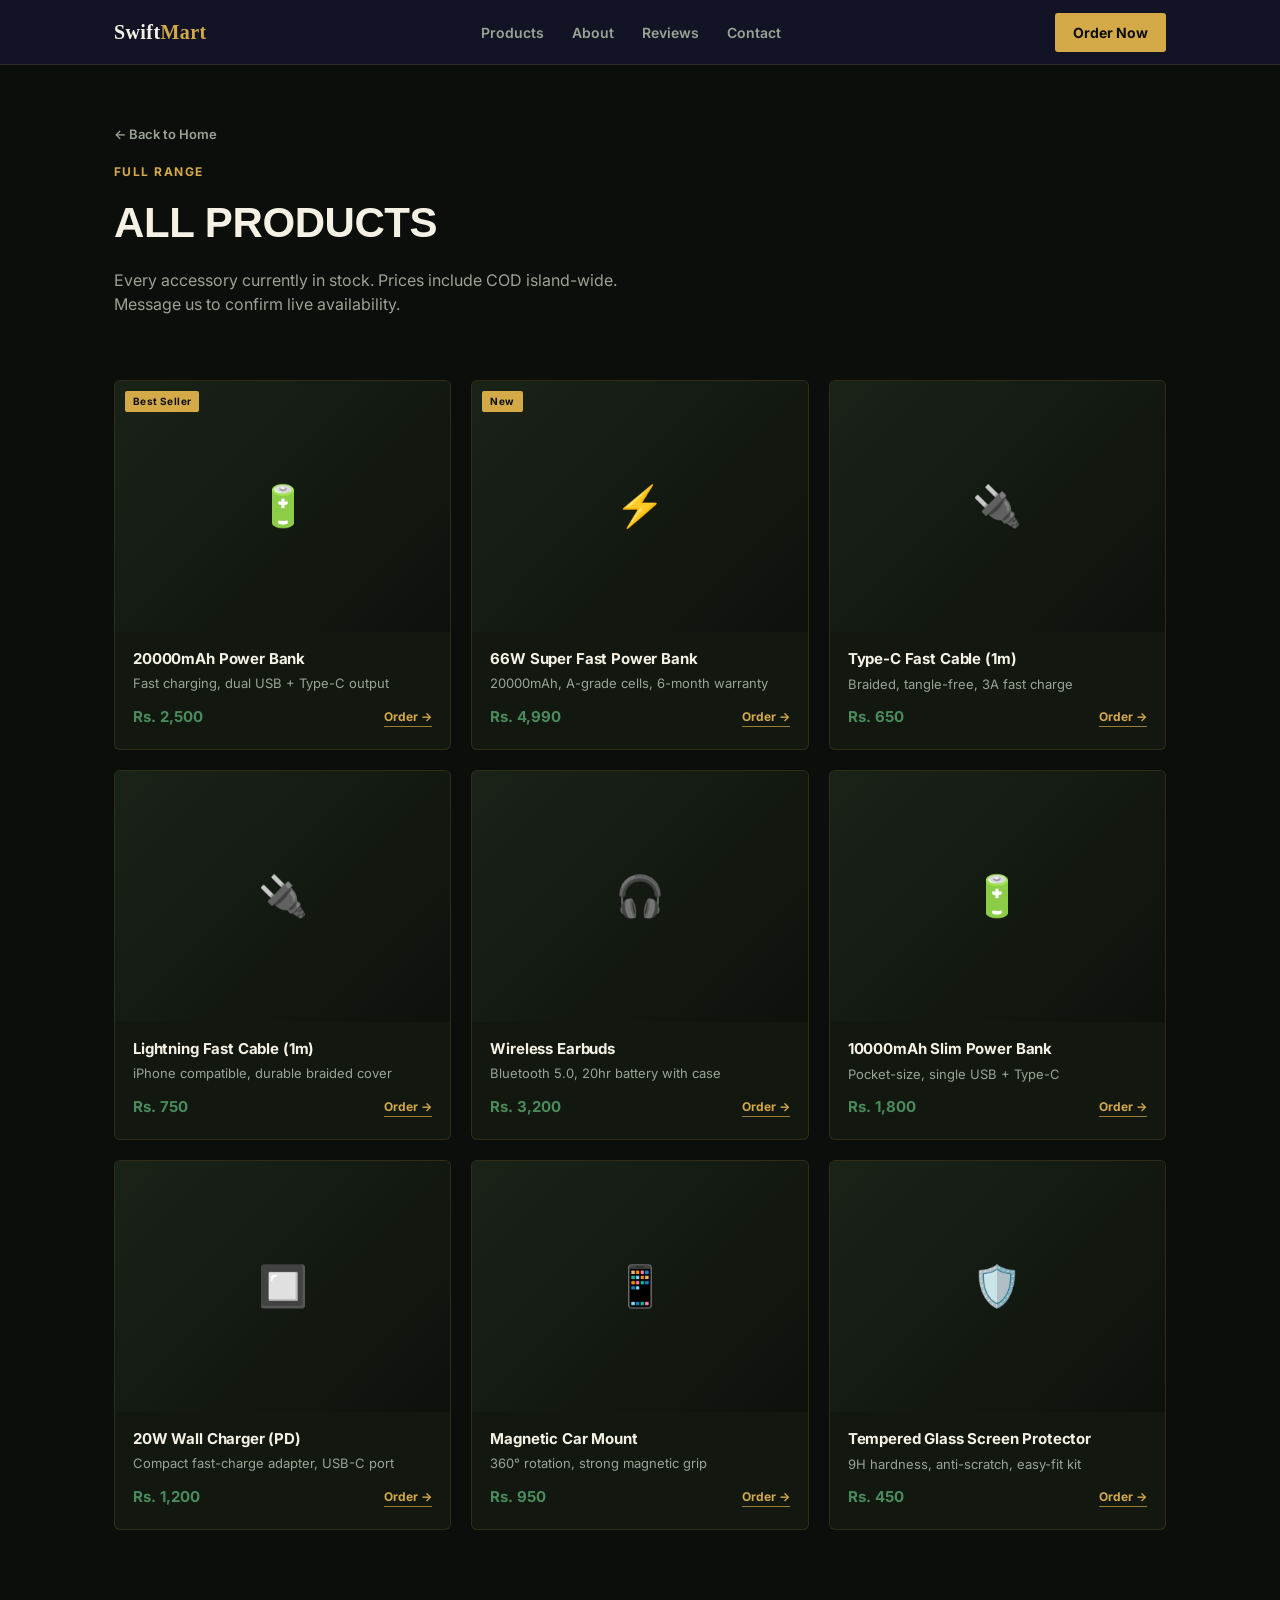
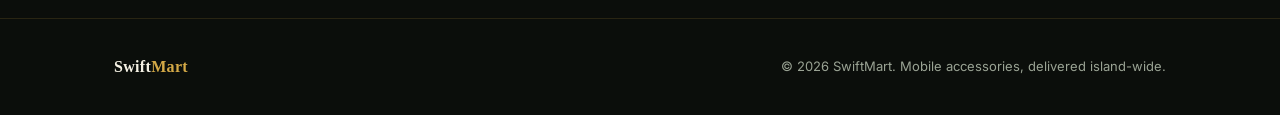
==== products.html @ 68ebdb7e "Add files via upload" ====
<!DOCTYPE html>
<html lang="en">
<head>
<meta charset="UTF-8">
<meta name="viewport" content="width=device-width, initial-scale=1.0">
<title>All Products — SwiftMart</title>
<meta name="description" content="Browse all SwiftMart mobile accessories — power banks, cables, earbuds and more.">
<link rel="preconnect" href="https://fonts.googleapis.com">
<link href="https://fonts.googleapis.com/css2?family=Archivo+Expanded:wght@700;800&family=Inter:wght@400;500;600;700&display=swap" rel="stylesheet">
<link rel="stylesheet" href="styles.css">
<style>
  .page-head{padding:56px 0 40px;}
  .products-grid.full{grid-template-columns:repeat(3,1fr);}
  @media(max-width:800px){ .products-grid.full{grid-template-columns:1fr 1fr;} }
  @media(max-width:520px){ .products-grid.full{grid-template-columns:1fr;} }
  .back-link{color:var(--slate); font-size:13px; font-weight:600; display:inline-flex; align-items:center; gap:6px; margin-bottom:18px;}
  .back-link:hover{color:var(--cream);}
</style>
</head>
<body>

<div id="chargebar"></div>

<nav>
  <div class="wrap">
    <div class="logo">Swift<span>Mart</span></div>
    <div class="navlinks">
      <a href="products.html">Products</a>
      <a href="index.html#about">About</a>
      <a href="index.html#reviews">Reviews</a>
      <a href="index.html#contact">Contact</a>
    </div>
    <a href="index.html#contact" class="nav-cta">Order Now</a>
  </div>
</nav>

<header class="page-head">
  <div class="wrap">
    <a href="index.html" class="back-link">← Back to Home</a>
    <div class="kicker">FULL RANGE</div>
    <h2 class="section-title" style="margin-bottom:14px;">All Products</h2>
    <p class="section-desc" style="margin-bottom:0;">Every accessory currently in stock. Prices include COD island-wide. Message us to confirm live availability.</p>
  </div>
</header>

<section class="section" style="padding-top:24px;">
  <div class="wrap">
    <div class="products-grid full">

      <div class="card">
        <div class="card-img">🔋<span class="card-tag">Best Seller</span></div>
        <div class="card-body">
          <h3>20000mAh Power Bank</h3>
          <p>Fast charging, dual USB + Type-C output</p>
          <div class="card-foot"><span class="price">Rs. 2,500</span><a href="index.html#contact" class="order-link">Order →</a></div>
        </div>
      </div>

      <div class="card">
        <div class="card-img">⚡<span class="card-tag">New</span></div>
        <div class="card-body">
          <h3>66W Super Fast Power Bank</h3>
          <p>20000mAh, A-grade cells, 6-month warranty</p>
          <div class="card-foot"><span class="price">Rs. 4,990</span><a href="index.html#contact" class="order-link">Order →</a></div>
        </div>
      </div>

      <div class="card">
        <div class="card-img">🔌</div>
        <div class="card-body">
          <h3>Type-C Fast Cable (1m)</h3>
          <p>Braided, tangle-free, 3A fast charge</p>
          <div class="card-foot"><span class="price">Rs. 650</span><a href="index.html#contact" class="order-link">Order →</a></div>
        </div>
      </div>

      <div class="card">
        <div class="card-img">🔌</div>
        <div class="card-body">
          <h3>Lightning Fast Cable (1m)</h3>
          <p>iPhone compatible, durable braided cover</p>
          <div class="card-foot"><span class="price">Rs. 750</span><a href="index.html#contact" class="order-link">Order →</a></div>
        </div>
      </div>

      <div class="card">
        <div class="card-img">🎧</div>
        <div class="card-body">
          <h3>Wireless Earbuds</h3>
          <p>Bluetooth 5.0, 20hr battery with case</p>
          <div class="card-foot"><span class="price">Rs. 3,200</span><a href="index.html#contact" class="order-link">Order →</a></div>
        </div>
      </div>

      <div class="card">
        <div class="card-img">🔋</div>
        <div class="card-body">
          <h3>10000mAh Slim Power Bank</h3>
          <p>Pocket-size, single USB + Type-C</p>
          <div class="card-foot"><span class="price">Rs. 1,800</span><a href="index.html#contact" class="order-link">Order →</a></div>
        </div>
      </div>

      <div class="card">
        <div class="card-img">🔲</div>
        <div class="card-body">
          <h3>20W Wall Charger (PD)</h3>
          <p>Compact fast-charge adapter, USB-C port</p>
          <div class="card-foot"><span class="price">Rs. 1,200</span><a href="index.html#contact" class="order-link">Order →</a></div>
        </div>
      </div>

      <div class="card">
        <div class="card-img">📱</div>
        <div class="card-body">
          <h3>Magnetic Car Mount</h3>
          <p>360° rotation, strong magnetic grip</p>
          <div class="card-foot"><span class="price">Rs. 950</span><a href="index.html#contact" class="order-link">Order →</a></div>
        </div>
      </div>

      <div class="card">
        <div class="card-img">🛡️</div>
        <div class="card-body">
          <h3>Tempered Glass Screen Protector</h3>
          <p>9H hardness, anti-scratch, easy-fit kit</p>
          <div class="card-foot"><span class="price">Rs. 450</span><a href="index.html#contact" class="order-link">Order →</a></div>
        </div>
      </div>

    </div>
  </div>
</section>

<footer>
  <div class="wrap" style="display:flex; align-items:center; justify-content:space-between; width:100%; flex-wrap:wrap; gap:12px;">
    <div class="logo" style="font-size:16px;">Swift<span>Mart</span></div>
    <p>© 2026 SwiftMart. Mobile accessories, delivered island-wide.</p>
  </div>
</footer>

<script>
  window.addEventListener('scroll', function(){
    var h = document.documentElement.scrollHeight - window.innerHeight;
    var pct = h > 0 ? (window.scrollY / h) * 100 : 0;
    document.getElementById('chargebar').style.width = pct + '%';
  });
</script>

</body>
</html>
---- styles.css ----
:root{
    --bg: #0B0E0B;
    --bg-alt: #121810;
    --copper: #D4A947;
    --copper-dim: #9C7C2E;
    --cream: #F5F1E4;
    --slate: #9AA394;
    --cyan: #4A8B5C;
    --line: rgba(212,169,71,0.15);
  }
  *{box-sizing:border-box; margin:0; padding:0;}
  html{scroll-behavior:smooth;}
  body{
    background:var(--bg);
    color:var(--cream);
    font-family:'Inter',sans-serif;
    line-height:1.5;
    overflow-x:hidden;
  }
  h1,h2,h3{
    font-family:'Archivo Expanded',sans-serif;
    letter-spacing:-0.01em;
    text-transform:uppercase;
  }
  a{color:inherit; text-decoration:none;}
  img{max-width:100%; display:block;}
  .wrap{max-width:1100px; margin:0 auto; padding:0 24px;}

  /* charge bar - signature element, fixed at top, fills on scroll */
  #chargebar{
    position:fixed; top:0; left:0; height:4px; width:0%;
    background:linear-gradient(90deg, var(--copper), var(--cyan));
    z-index:100; transition:width 0.1s linear;
  }

  /* nav */
  nav{
    position:sticky; top:0; z-index:50;
    background:rgba(20,22,43,0.88); backdrop-filter:blur(10px);
    border-bottom:1px solid var(--line);
  }
  nav .wrap{display:flex; align-items:center; justify-content:space-between; height:64px;}
  .logo{font-family:'Archivo Expanded'; font-weight:800; font-size:20px; letter-spacing:0.02em;}
  .logo span{color:var(--copper);}
  .navlinks{display:flex; gap:28px; font-size:14px; font-weight:600;}
  .navlinks a{color:var(--slate); transition:color 0.2s;}
  .navlinks a:hover{color:var(--cream);}
  .nav-cta{
    background:var(--copper); color:var(--bg); padding:9px 18px; border-radius:3px;
    font-weight:700; font-size:14px;
  }
  @media(max-width:640px){ .navlinks{display:none;} }

  /* hero */
  header.hero{
    padding:100px 0 80px; position:relative;
    background:
      radial-gradient(ellipse 600px 400px at 85% 20%, rgba(212,169,71,0.15), transparent),
      radial-gradient(ellipse 500px 350px at 10% 80%, rgba(74,139,92,0.15), transparent);
  }
  .eyebrow{
    display:flex; align-items:center; gap:8px;
    color:var(--copper); font-size:13px; font-weight:700; letter-spacing:0.08em; text-transform:uppercase;
    margin-bottom:20px;
  }
  .pulse-dot{
    width:8px; height:8px; border-radius:50%; background:var(--cyan);
    box-shadow:0 0 0 0 rgba(74,139,92,0.6);
    animation:pulse 2s infinite;
  }
  @keyframes pulse{
    0%{box-shadow:0 0 0 0 rgba(74,139,92,0.5);}
    70%{box-shadow:0 0 0 10px rgba(74,139,92,0);}
    100%{box-shadow:0 0 0 0 rgba(74,139,92,0);}
  }
  h1.headline{
    font-size:clamp(40px, 7vw, 76px); font-weight:800; line-height:0.98;
    max-width:900px;
  }
  h1.headline .accent{color:var(--copper);}
  .sub{
    color:var(--slate); font-size:18px; max-width:520px; margin:24px 0 36px;
  }
  .hero-actions{display:flex; gap:14px; flex-wrap:wrap;}
  .btn{
    padding:14px 26px; border-radius:3px; font-weight:700; font-size:15px;
    display:inline-flex; align-items:center; gap:8px; transition:transform 0.15s, background 0.15s;
  }
  .btn:hover{transform:translateY(-2px);}
  .btn-primary{background:var(--copper); color:var(--bg);}
  .btn-primary:hover{background:#f0a373;}
  .btn-outline{border:1px solid var(--line); color:var(--cream);}
  .btn-outline:hover{border-color:var(--cream);}

  /* battery indicator strip */
  .battery-strip{
    display:flex; align-items:center; gap:10px; margin-top:56px;
    padding:14px 18px; background:var(--bg-alt); border:1px solid var(--line);
    border-radius:4px; max-width:420px; font-size:13px; color:var(--slate);
  }
  .cells{display:flex; gap:3px;}
  .cell{width:5px; height:16px; background:var(--line); border-radius:1px;}
  .cell.on{background:var(--cyan);}

  /* section headers */
  .section{padding:88px 0;}
  .section-alt{background:var(--bg-alt);}
  .kicker{
    color:var(--copper); font-size:12px; font-weight:700; letter-spacing:0.12em; margin-bottom:10px;
  }
  h2.section-title{font-size:clamp(28px,4vw,42px); font-weight:800; margin-bottom:14px;}
  .section-desc{color:var(--slate); max-width:520px; font-size:16px; margin-bottom:48px;}

  /* about */
  .about-grid{display:grid; grid-template-columns:1.1fr 0.9fr; gap:56px; align-items:center;}
  @media(max-width:800px){ .about-grid{grid-template-columns:1fr;} }
  .about-stats{display:grid; grid-template-columns:1fr 1fr; gap:1px; background:var(--line); border-radius:6px; overflow:hidden; margin-top:8px;}
  .stat{background:var(--bg); padding:22px;}
  .stat b{display:block; font-family:'Archivo Expanded'; font-size:28px; color:var(--copper);}
  .stat span{color:var(--slate); font-size:13px;}

  /* products */
  .products-grid{display:grid; grid-template-columns:repeat(3,1fr); gap:20px;}
  @media(max-width:800px){ .products-grid{grid-template-columns:1fr 1fr;} }
  @media(max-width:520px){ .products-grid{grid-template-columns:1fr;} }
  .card{
    background:var(--bg-alt); border:1px solid var(--line); border-radius:6px; overflow:hidden;
    transition:border-color 0.2s, transform 0.2s;
  }
  .card:hover{border-color:var(--copper-dim); transform:translateY(-4px);}
  .card-img{
    aspect-ratio:4/3; background:linear-gradient(135deg,#1A2318,#0D110C);
    display:flex; align-items:center; justify-content:center; font-size:40px; color:var(--copper);
    position:relative;
  }
  .card-tag{
    position:absolute; top:10px; left:10px; background:var(--copper); color:var(--bg);
    font-size:10px; font-weight:700; padding:3px 8px; border-radius:2px; letter-spacing:0.04em;
  }
  .card-body{padding:16px 18px 20px;}
  .card-body h3{font-size:15px; font-weight:700; text-transform:none; font-family:'Inter'; margin-bottom:4px;}
  .card-body p{color:var(--slate); font-size:13px; margin-bottom:12px;}
  .card-foot{display:flex; align-items:center; justify-content:space-between;}
  .price{font-weight:700; color:var(--cyan); font-size:15px;}
  .order-link{font-size:12px; font-weight:700; color:var(--copper); border-bottom:1px solid var(--copper-dim);}

  /* testimonials */
  .testi-grid{display:grid; grid-template-columns:repeat(3,1fr); gap:20px;}
  @media(max-width:800px){ .testi-grid{grid-template-columns:1fr;} }
  .testi{background:var(--bg); border:1px solid var(--line); border-radius:6px; padding:24px;}
  .stars{color:var(--copper); font-size:13px; margin-bottom:12px; letter-spacing:2px;}
  .testi p{font-size:14px; color:var(--cream); margin-bottom:16px;}
  .testi-name{font-size:13px; color:var(--slate); font-weight:600;}

  /* contact */
  .contact-box{
    background:linear-gradient(135deg, var(--bg-alt), #16200F);
    border:1px solid var(--line); border-radius:10px; padding:56px 44px;
    display:grid; grid-template-columns:1.2fr 1fr; gap:40px; align-items:center;
  }
  @media(max-width:800px){ .contact-box{grid-template-columns:1fr; padding:36px 24px;} }
  .contact-methods{display:flex; flex-direction:column; gap:14px;}
  .contact-method{
    display:flex; align-items:center; gap:14px; background:var(--bg);
    border:1px solid var(--line); border-radius:6px; padding:16px 18px; transition:border-color 0.2s;
  }
  .contact-method:hover{border-color:var(--copper);}
  .contact-icon{
    width:38px; height:38px; border-radius:50%; background:var(--bg-alt);
    display:flex; align-items:center; justify-content:center; font-size:18px; flex-shrink:0;
  }
  .contact-method div b{display:block; font-size:14px;}
  .contact-method div span{font-size:12px; color:var(--slate);}

  footer{
    padding:36px 0; border-top:1px solid var(--line);
    display:flex; align-items:center; justify-content:space-between; flex-wrap:wrap; gap:12px;
  }
  footer p{color:var(--slate); font-size:13px;}

  @media (prefers-reduced-motion: reduce){
    *{animation:none !important; transition:none !important;}
  }
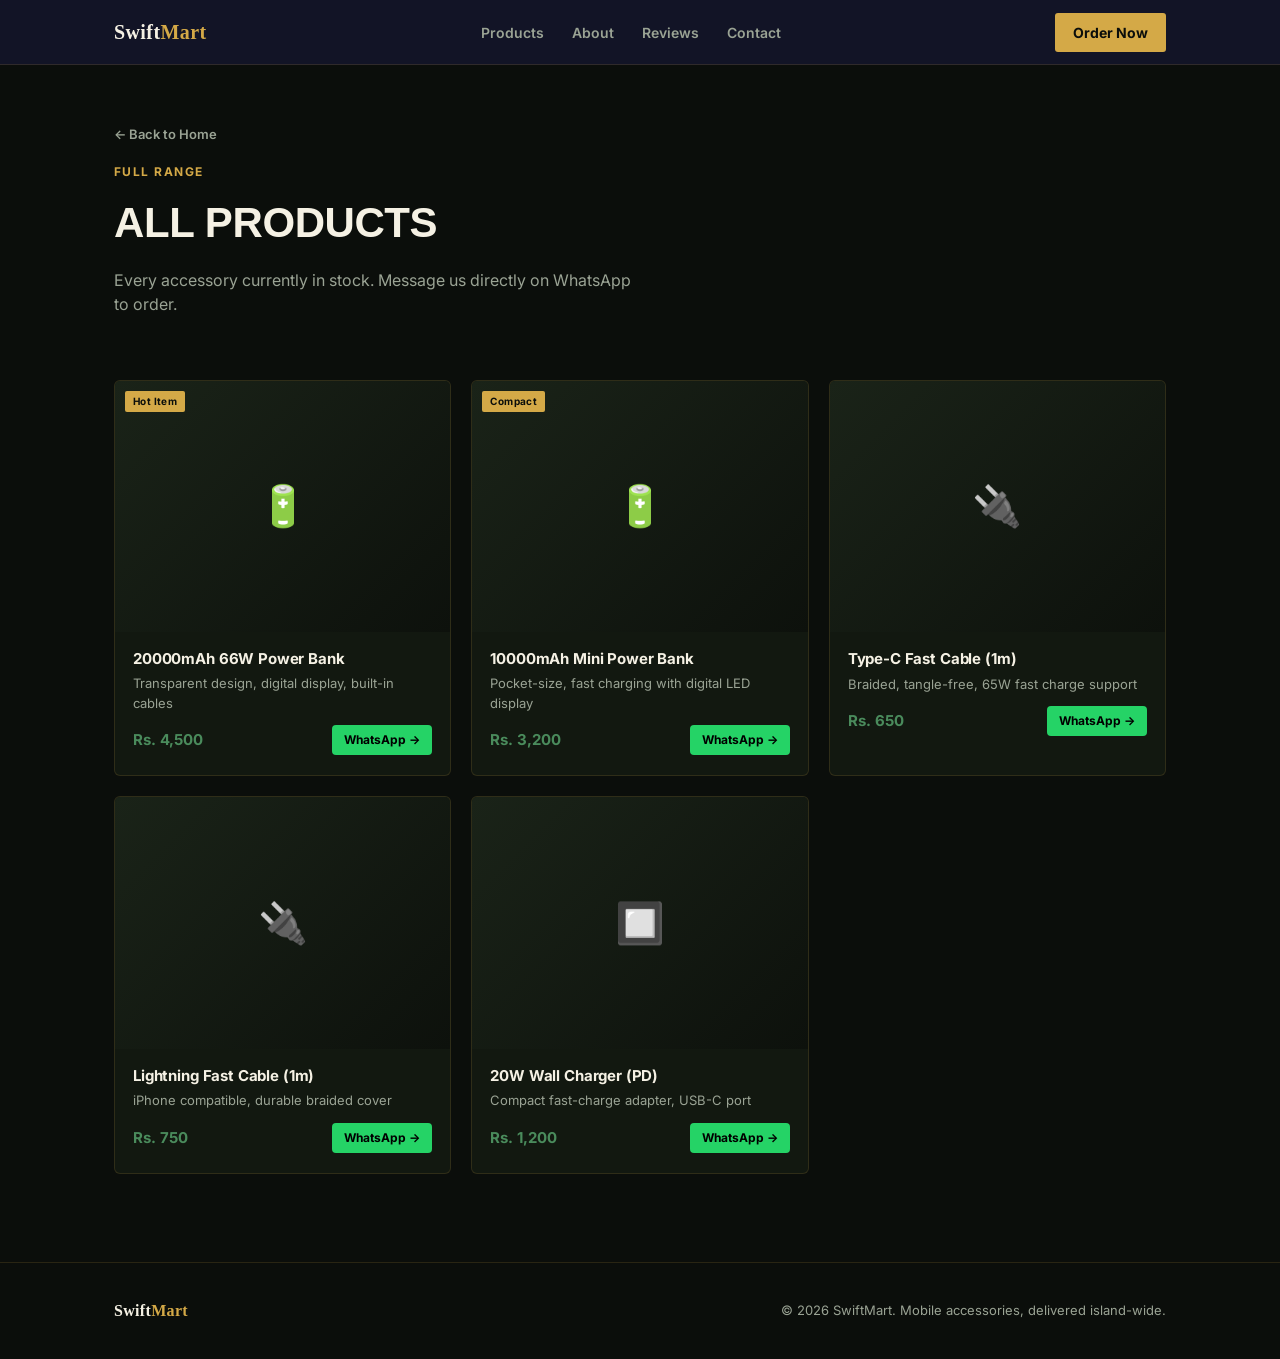
==== commit 6f3686f4: "Add files via upload" ====
--- a/products.html
+++ b/products.html
@@ -15,6 +15,16 @@
   @media(max-width:520px){ .products-grid.full{grid-template-columns:1fr;} }
   .back-link{color:var(--slate); font-size:13px; font-weight:600; display:inline-flex; align-items:center; gap:6px; margin-bottom:18px;}
   .back-link:hover{color:var(--cream);}
+  .order-link-btn {
+    background: #25D366;
+    color: #000 !important;
+    padding: 6px 12px;
+    border-radius: 4px;
+    font-weight: 700;
+    font-size: 12px;
+    border: none !important;
+  }
+  .order-link-btn:hover { background: #1eb956; }
 </style>
 </head>
 <body>
@@ -30,7 +40,7 @@
       <a href="index.html#reviews">Reviews</a>
       <a href="index.html#contact">Contact</a>
     </div>
-    <a href="index.html#contact" class="nav-cta">Order Now</a>
+    <a href="https://wa.me/94776465923" class="nav-cta" target="_blank">Order Now</a>
   </div>
 </nav>
 
@@ -39,7 +49,7 @@
     <a href="index.html" class="back-link">← Back to Home</a>
     <div class="kicker">FULL RANGE</div>
     <h2 class="section-title" style="margin-bottom:14px;">All Products</h2>
-    <p class="section-desc" style="margin-bottom:0;">Every accessory currently in stock. Prices include COD island-wide. Message us to confirm live availability.</p>
+    <p class="section-desc" style="margin-bottom:0;">Every accessory currently in stock. Message us directly on WhatsApp to order.</p>
   </div>
 </header>
 
@@ -47,84 +57,68 @@
   <div class="wrap">
     <div class="products-grid full">
 
+      <!-- Item 1 -->
       <div class="card">
-        <div class="card-img">🔋<span class="card-tag">Best Seller</span></div>
+        <div class="card-img">🔋<span class="card-tag">Hot Item</span></div>
         <div class="card-body">
-          <h3>20000mAh Power Bank</h3>
-          <p>Fast charging, dual USB + Type-C output</p>
-          <div class="card-foot"><span class="price">Rs. 2,500</span><a href="index.html#contact" class="order-link">Order →</a></div>
+          <h3>20000mAh 66W Power Bank</h3>
+          <p>Transparent design, digital display, built-in cables</p>
+          <div class="card-foot">
+            <span class="price">Rs. 4,500</span>
+            <a href="https://wa.me/94776465923?text=Hi%20SwiftMart,%20I%20want%20to%20order%2020000mAh%2066W%20Power%20Bank" target="_blank" class="order-link-btn">WhatsApp →</a>
+          </div>
         </div>
       </div>
 
+      <!-- Item 2 -->
       <div class="card">
-        <div class="card-img">⚡<span class="card-tag">New</span></div>
+        <div class="card-img">🔋<span class="card-tag">Compact</span></div>
         <div class="card-body">
-          <h3>66W Super Fast Power Bank</h3>
-          <p>20000mAh, A-grade cells, 6-month warranty</p>
-          <div class="card-foot"><span class="price">Rs. 4,990</span><a href="index.html#contact" class="order-link">Order →</a></div>
+          <h3>10000mAh Mini Power Bank</h3>
+          <p>Pocket-size, fast charging with digital LED display</p>
+          <div class="card-foot">
+            <span class="price">Rs. 3,200</span>
+            <a href="https://wa.me/94776465923?text=Hi%20SwiftMart,%20I%20want%20to%20order%2010000mAh%20Mini%20Power%20Bank" target="_blank" class="order-link-btn">WhatsApp →</a>
+          </div>
         </div>
       </div>
 
+      <!-- Item 3 -->
       <div class="card">
         <div class="card-img">🔌</div>
         <div class="card-body">
           <h3>Type-C Fast Cable (1m)</h3>
-          <p>Braided, tangle-free, 3A fast charge</p>
-          <div class="card-foot"><span class="price">Rs. 650</span><a href="index.html#contact" class="order-link">Order →</a></div>
+          <p>Braided, tangle-free, 65W fast charge support</p>
+          <div class="card-foot">
+            <span class="price">Rs. 650</span>
+            <a href="https://wa.me/94776465923?text=Hi%20SwiftMart,%20I%20want%20to%20order%20Type-C%20Fast%20Cable" target="_blank" class="order-link-btn">WhatsApp →</a>
+          </div>
         </div>
       </div>
 
+      <!-- Item 4 -->
       <div class="card">
         <div class="card-img">🔌</div>
         <div class="card-body">
           <h3>Lightning Fast Cable (1m)</h3>
           <p>iPhone compatible, durable braided cover</p>
-          <div class="card-foot"><span class="price">Rs. 750</span><a href="index.html#contact" class="order-link">Order →</a></div>
+          <div class="card-foot">
+            <span class="price">Rs. 750</span>
+            <a href="https://wa.me/94776465923?text=Hi%20SwiftMart,%20I%20want%20to%20order%20Lightning%20Fast%20Cable" target="_blank" class="order-link-btn">WhatsApp →</a>
+          </div>
         </div>
       </div>
 
-      <div class="card">
-        <div class="card-img">🎧</div>
-        <div class="card-body">
-          <h3>Wireless Earbuds</h3>
-          <p>Bluetooth 5.0, 20hr battery with case</p>
-          <div class="card-foot"><span class="price">Rs. 3,200</span><a href="index.html#contact" class="order-link">Order →</a></div>
-        </div>
-      </div>
-
-      <div class="card">
-        <div class="card-img">🔋</div>
-        <div class="card-body">
-          <h3>10000mAh Slim Power Bank</h3>
-          <p>Pocket-size, single USB + Type-C</p>
-          <div class="card-foot"><span class="price">Rs. 1,800</span><a href="index.html#contact" class="order-link">Order →</a></div>
-        </div>
-      </div>
-
+      <!-- Item 5 -->
       <div class="card">
         <div class="card-img">🔲</div>
         <div class="card-body">
           <h3>20W Wall Charger (PD)</h3>
           <p>Compact fast-charge adapter, USB-C port</p>
-          <div class="card-foot"><span class="price">Rs. 1,200</span><a href="index.html#contact" class="order-link">Order →</a></div>
-        </div>
-      </div>
-
-      <div class="card">
-        <div class="card-img">📱</div>
-        <div class="card-body">
-          <h3>Magnetic Car Mount</h3>
-          <p>360° rotation, strong magnetic grip</p>
-          <div class="card-foot"><span class="price">Rs. 950</span><a href="index.html#contact" class="order-link">Order →</a></div>
-        </div>
-      </div>
-
-      <div class="card">
-        <div class="card-img">🛡️</div>
-        <div class="card-body">
-          <h3>Tempered Glass Screen Protector</h3>
-          <p>9H hardness, anti-scratch, easy-fit kit</p>
-          <div class="card-foot"><span class="price">Rs. 450</span><a href="index.html#contact" class="order-link">Order →</a></div>
+          <div class="card-foot">
+            <span class="price">Rs. 1,200</span>
+            <a href="https://wa.me/94776465923?text=Hi%20SwiftMart,%20I%20want%20to%20order%2020W%20Wall%20Charger" target="_blank" class="order-link-btn">WhatsApp →</a>
+          </div>
         </div>
       </div>
 
@@ -148,4 +142,4 @@
 </script>
 
 </body>
-</html>
+</html>
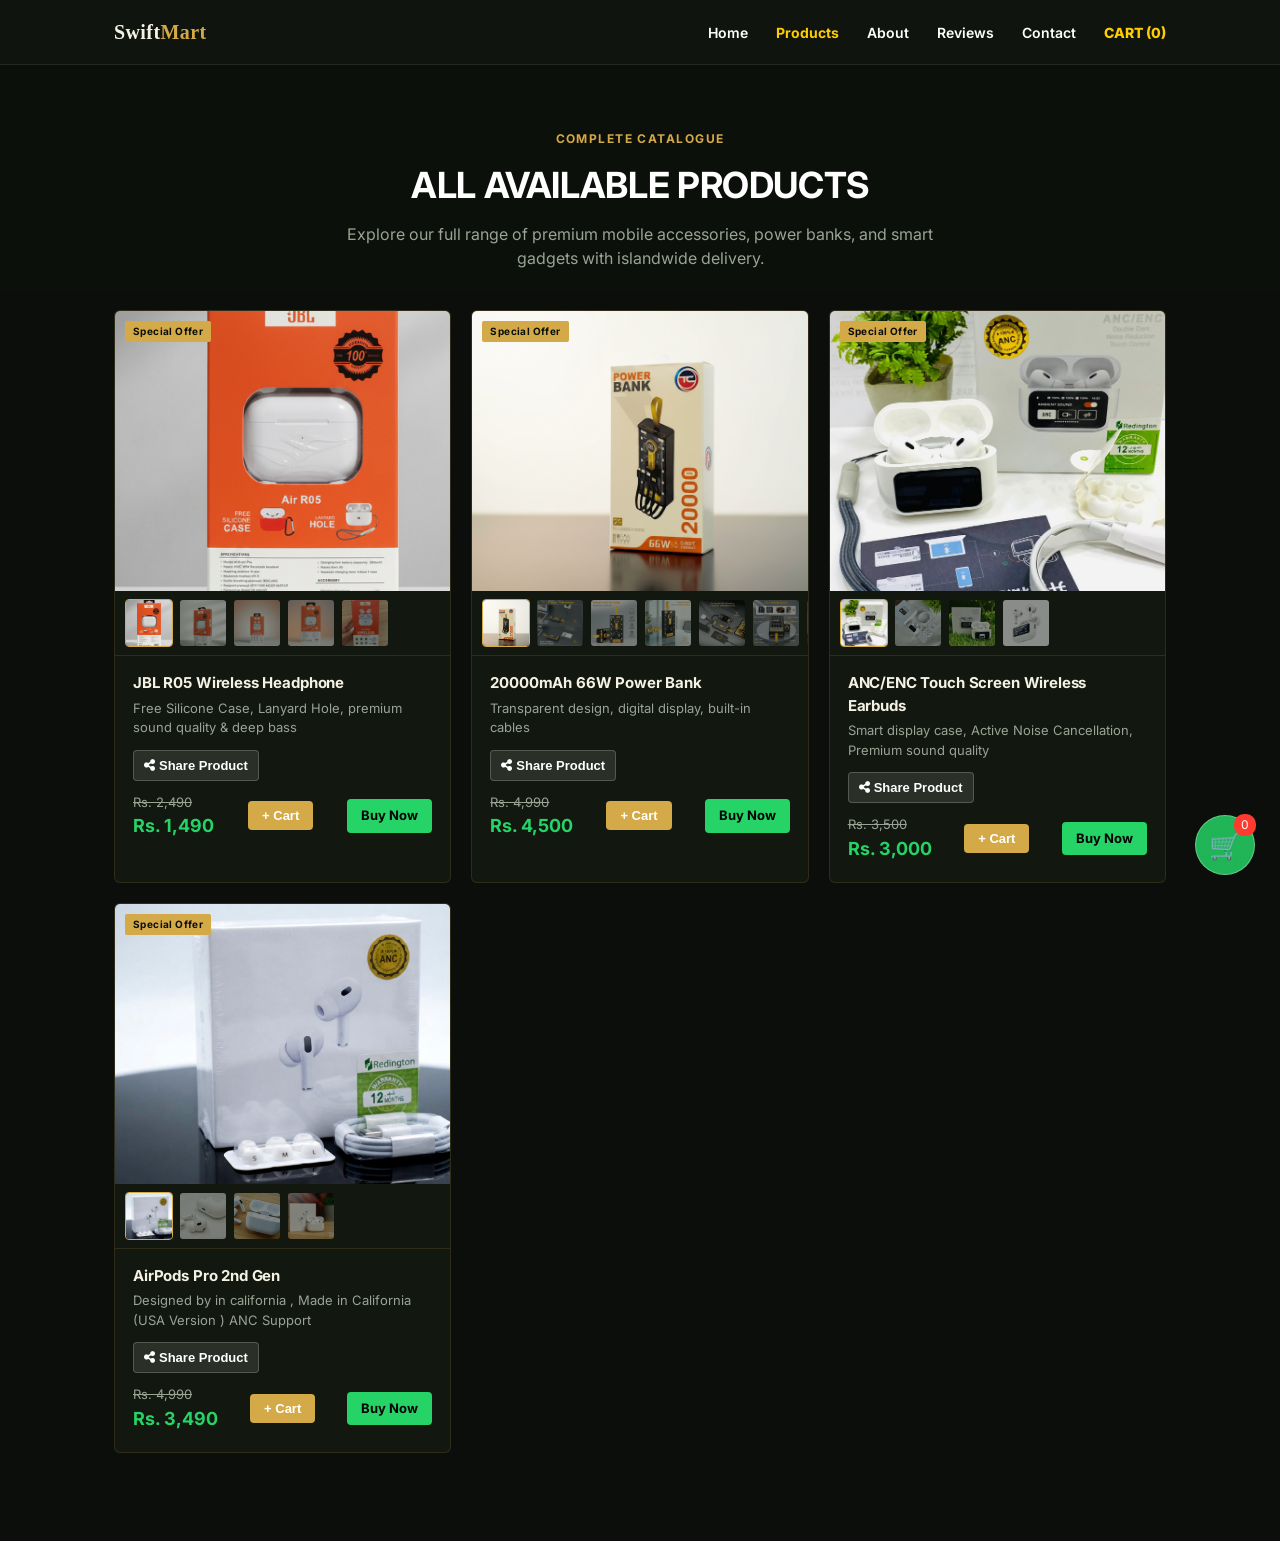
==== commit 3e1a5077: "Update products.html" ====
--- a/products.html
+++ b/products.html
@@ -3,143 +3,422 @@
 <head>
 <meta charset="UTF-8">
 <meta name="viewport" content="width=device-width, initial-scale=1.0">
-<title>All Products — SwiftMart</title>
-<meta name="description" content="Browse all SwiftMart mobile accessories — power banks, cables, earbuds and more.">
+<title>All Products | SwiftMart - Mobile Accessories & Smart Gadgets</title>
+<meta name="description" content="Browse all mobile accessories, power banks, wireless earbuds, and smart gadgets at SwiftMart Sri Lanka.">
 <link rel="preconnect" href="https://fonts.googleapis.com">
 <link href="https://fonts.googleapis.com/css2?family=Archivo+Expanded:wght@700;800&family=Inter:wght@400;500;600;700&display=swap" rel="stylesheet">
 <link rel="stylesheet" href="styles.css">
+<link rel="stylesheet" href="https://cdnjs.cloudflare.com/ajax/libs/font-awesome/6.4.0/css/all.min.css">
 <style>
-  .page-head{padding:56px 0 40px;}
-  .products-grid.full{grid-template-columns:repeat(3,1fr);}
-  @media(max-width:800px){ .products-grid.full{grid-template-columns:1fr 1fr;} }
-  @media(max-width:520px){ .products-grid.full{grid-template-columns:1fr;} }
-  .back-link{color:var(--slate); font-size:13px; font-weight:600; display:inline-flex; align-items:center; gap:6px; margin-bottom:18px;}
-  .back-link:hover{color:var(--cream);}
+  html { scroll-behavior: smooth; scroll-padding-top: 80px; }
+  nav {
+    position: fixed; top: 0; left: 0; width: 100%; z-index: 100;
+    background: rgba(18, 24, 16, 0.75) !important;
+    backdrop-filter: blur(16px) saturate(180%);
+    -webkit-backdrop-filter: blur(16px) saturate(180%);
+    border-bottom: 1px solid rgba(255, 255, 255, 0.08);
+  }
+  body { padding-top: 70px; }
+  .logo-link { text-decoration: none; cursor: pointer; }
+  .navlinks a { color: #fff; transition: color 0.2s; }
+  .navlinks a:hover { color: #ffcc00 !important; }
+  .navlinks a.cart-nav-link {
+    text-transform: uppercase; font-weight: 800; color: #ffcc00 !important;
+  }
+  
   .order-link-btn {
-    background: #25D366;
-    color: #000 !important;
-    padding: 6px 12px;
-    border-radius: 4px;
-    font-weight: 700;
-    font-size: 12px;
-    border: none !important;
-  }
-  .order-link-btn:hover { background: #1eb956; }
+    background: #25D366; color: #000 !important; padding: 7px 14px;
+    border-radius: 4px; font-weight: 700; font-size: 13px; border: none !important;
+    text-decoration: none; display: inline-flex; align-items: center; gap: 4px; cursor: pointer;
+  }
+  .add-cart-btn {
+    background: var(--copper); color: #fff; padding: 7px 14px;
+    border-radius: 4px; font-weight: 700; font-size: 13px; border: none; cursor: pointer;
+  }
+  .share-product-btn {
+    background: rgba(255, 255, 255, 0.1); color: #fff; padding: 7px 10px;
+    border-radius: 4px; font-weight: 700; font-size: 13px; border: 1px solid rgba(255, 255, 255, 0.2);
+    cursor: pointer; display: inline-flex; align-items: center; gap: 4px;
+  }
+
+  /* Share Modal */
+  .share-modal-backdrop {
+    display: none; position: fixed; z-index: 2000; top: 0; left: 0; width: 100%; height: 100%;
+    background: rgba(0, 0, 0, 0.6); backdrop-filter: blur(5px);
+    align-items: center; justify-content: center;
+  }
+  .share-modal-backdrop.active { display: flex; }
+  .share-modal-box {
+    background: rgba(18, 24, 16, 0.30); backdrop-filter: blur(20px) saturate(180%);
+    -webkit-backdrop-filter: blur(20px) saturate(180%);
+    border: 1px solid rgba(255, 255, 255, 0.2); border-radius: 16px; padding: 25px;
+    width: 90%; max-width: 360px; box-shadow: 0 20px 40px rgba(0,0,0,0.5); text-align: center; color: #fff;
+  }
+  .share-options-grid { display: flex; justify-content: center; gap: 15px; margin: 20px 0; }
+  .share-option-icon {
+    width: 45px; height: 45px; border-radius: 50%; display: flex; align-items: center;
+    justify-content: center; font-size: 18px; color: #fff; text-decoration: none;
+  }
+  .share-whatsapp { background: #25D366; color: #000 !important; }
+  .share-facebook { background: #1877F2; }
+  .share-copy { background: rgba(255, 255, 255, 0.2); border: 1px solid rgba(255,255,255,0.4); }
+  .share-close-btn {
+    background: rgba(255,255,255,0.1); border: none; color: #fff; padding: 8px 20px;
+    border-radius: 6px; cursor: pointer; font-weight: 600; font-size: 13px;
+  }
+
+  /* Gallery & Thumbs */
+  .card-img { position: relative; height: 280px; background: #111; overflow: hidden; cursor: pointer; }
+  .card-img img.main-img { width: 100%; height: 100%; object-fit: cover; display: block; }
+  .thumb-bar {
+    display: flex; gap: 6px; padding: 8px 10px; background: #121810;
+    border-bottom: 1px solid var(--line); overflow-x: auto; scrollbar-width: thin;
+  }
+  .thumb-bar img {
+    width: 48px; height: 48px; object-fit: cover; border-radius: 4px; cursor: pointer; opacity: 0.5; border: 1px solid transparent; flex-shrink: 0;
+  }
+  .thumb-bar img:hover, .thumb-bar img.active { opacity: 1; border-color: var(--copper); }
+
+  /* Lightbox */
+  .lightbox {
+    display: none; position: fixed; z-index: 1000; top: 0; left: 0; width: 100%; height: 100%;
+    background: rgba(0, 0, 0, 0.9); backdrop-filter: blur(10px); align-items: center; justify-content: center;
+  }
+  .lightbox.active { display: flex; }
+  .lightbox-content { max-width: 90%; max-height: 80vh; border-radius: 8px; }
+  .lightbox-close { position: absolute; top: 20px; right: 25px; color: #fff; font-size: 35px; cursor: pointer; z-index: 1002; }
+  .lightbox-nav {
+    position: absolute; top: 50%; transform: translateY(-50%); background: rgba(255,255,255,0.1);
+    color: white; border: none; padding: 16px; cursor: pointer; font-size: 24px; border-radius: 50%; z-index: 1002;
+  }
+  .lightbox-prev { left: 20px; } .lightbox-next { right: 20px; }
+
+  /* Cart Drawer */
+  .cart-float-btn {
+    position: fixed; bottom: 25px; right: 25px; background: rgba(37, 211, 102, 0.85); color: #000;
+    width: 60px; height: 60px; border-radius: 50%; display: flex; align-items: center; justify-content: center;
+    font-size: 26px; backdrop-filter: blur(12px); border: 1px solid rgba(255, 255, 255, 0.3); cursor: pointer; z-index: 99;
+  }
+  .cart-badge { position: absolute; top: -2px; right: -2px; background: #ff3b30; color: white; font-size: 12px; padding: 2px 7px; border-radius: 10px; }
+  .cart-drawer {
+    position: fixed; top: 0; right: -420px; width: 380px; height: 100%;
+    background: rgba(18, 24, 16, 0.85); backdrop-filter: blur(20px); border-left: 1px solid rgba(255, 255, 255, 0.12);
+    z-index: 1001; transition: right 0.35s cubic-bezier(0.1, 1, 0.1, 1); display: flex; flex-direction: column;
+  }
+  .cart-drawer.open { right: 0; }
+  .cart-header { padding: 22px; background: rgba(255,255,255,0.04); display: flex; justify-content: space-between; align-items: center; border-bottom: 1px solid rgba(255,255,255,0.08); }
+  .cart-header h3 { color: #fff; font-size: 18px; margin: 0; }
+  .cart-close-x { background: none; border: none; color: #fff; font-size: 24px; cursor: pointer; }
+  .cart-body { padding: 20px; flex: 1; overflow-y: auto; }
+  .cart-item { display: flex; justify-content: space-between; align-items: center; margin-bottom: 15px; padding-bottom: 15px; border-bottom: 1px solid rgba(255,255,255,0.06); }
+  .cart-item-info h4 { color: #fff; font-size: 14px; margin: 0 0 5px 0; }
+  .cart-item-info p { color: #25D366; font-size: 13px; margin: 0; font-weight: 650; }
+  .cart-item-controls { display: flex; align-items: center; gap: 8px; }
+  .cart-item-controls button { background: rgba(255,255,255,0.1); color: #fff; border: none; width: 24px; height: 24px; border-radius: 4px; cursor: pointer; }
+  .cart-footer { padding: 20px; border-top: 1px solid rgba(255,255,255,0.08); background: rgba(0,0,0,0.25); }
+  .cart-total-row { display: flex; justify-content: space-between; color: #fff; font-size: 16px; font-weight: bold; margin-bottom: 15px; }
+  .cart-checkout-btn { width: 100%; padding: 13px; background: #25D366; color: #000; font-weight: bold; border: none; border-radius: 6px; cursor: pointer; font-size: 15px; }
 </style>
 </head>
 <body>
 
-<div id="chargebar"></div>
-
 <nav>
   <div class="wrap">
-    <div class="logo">Swift<span>Mart</span></div>
+    <a href="index.html" class="logo-link"><div class="logo">Swift<span>Mart</span></div></a>
     <div class="navlinks">
-      <a href="products.html">Products</a>
+      <a href="index.html">Home</a>
+      <a href="products.html" style="color: #ffcc00; font-weight: 700;">Products</a>
       <a href="index.html#about">About</a>
       <a href="index.html#reviews">Reviews</a>
       <a href="index.html#contact">Contact</a>
+      <a href="javascript:void(0)" onclick="toggleCart()" class="cart-nav-link">CART (<span id="cart-count-nav">0</span>)</a>
     </div>
-    <a href="https://wa.me/94776465923" class="nav-cta" target="_blank">Order Now</a>
   </div>
 </nav>
 
-<header class="page-head">
+<div class="cart-float-btn" onclick="toggleCart()" title="Open Cart">
+  🛒
+  <span class="cart-badge" id="cart-badge-float">0</span>
+</div>
+
+<div class="cart-drawer" id="cartDrawer">
+  <div class="cart-header">
+    <h3>Your Shopping Cart</h3>
+    <button class="cart-close-x" onclick="toggleCart()">×</button>
+  </div>
+  <div class="cart-body" id="cartItemsContainer">
+    <p style="color: var(--slate); text-align: center; margin-top: 40px;">Your cart is empty.</p>
+  </div>
+  <div class="cart-footer">
+    <div class="cart-total-row">
+      <span>Total:</span>
+      <span id="cartTotalPrice">Rs. 0</span>
+    </div>
+    <button class="cart-checkout-btn" onclick="sendCartToWhatsApp()">📲 Send Order via WhatsApp</button>
+  </div>
+</div>
+
+<header style="padding: 60px 0 20px 0; background: #0c100a; text-align: center;">
   <div class="wrap">
-    <a href="index.html" class="back-link">← Back to Home</a>
-    <div class="kicker">FULL RANGE</div>
-    <h2 class="section-title" style="margin-bottom:14px;">All Products</h2>
-    <p class="section-desc" style="margin-bottom:0;">Every accessory currently in stock. Message us directly on WhatsApp to order.</p>
+    <div class="kicker">COMPLETE CATALOGUE</div>
+    <h1 style="color: #fff; font-size: 36px; font-family: var(--font-head);">All Available Products</h1>
+    <p style="color: var(--slate); max-width: 600px; margin: 10px auto 0 auto;">Explore our full range of premium mobile accessories, power banks, and smart gadgets with islandwide delivery.</p>
   </div>
 </header>
 
-<section class="section" style="padding-top:24px;">
+<section class="section" style="padding-top: 20px;">
   <div class="wrap">
-    <div class="products-grid full">
-
-      <!-- Item 1 -->
+    <div class="products-grid">
+
+      <!-- Item 1: JBL R05 -->
       <div class="card">
-        <div class="card-img">🔋<span class="card-tag">Hot Item</span></div>
+        <div class="card-img" onclick="openLightboxFromContainer('main-jbl', jblImages, currentJblIndex)">
+          <img id="main-jbl" class="main-img" src="images/JBL R05 01.jpg" alt="JBL R05 Wireless Headphone">
+          <span class="card-tag">Special Offer</span>
+        </div>
+        <div class="thumb-bar" id="jbl-thumbs">
+          <img src="images/JBL R05 01.jpg" class="active" onclick="changeImage('main-jbl', this.src, this, 0, 'jbl')">
+          <img src="images/JBL R05 02.jpg" onclick="changeImage('main-jbl', this.src, this, 1, 'jbl')">
+          <img src="images/JBL R05 03.jpg" onclick="changeImage('main-jbl', this.src, this, 2, 'jbl')">
+          <img src="images/JBL R05 04.jpg" onclick="changeImage('main-jbl', this.src, this, 3, 'jbl')">
+          <img src="images/JBL R05 05.jpg" onclick="changeImage('main-jbl', this.src, this, 4, 'jbl')">
+        </div>
+        <div class="card-body">
+          <h3>JBL R05 Wireless Headphone</h3>
+          <p>Free Silicone Case, Lanyard Hole, premium sound quality & deep bass</p>
+          <div style="margin: 10px 0 12px 0;">
+            <button onclick="openShareModal('JBL R05 Wireless Headphone', window.location.href)" class="share-product-btn"><i class="fas fa-share-alt"></i> Share Product</button>
+          </div>
+          <div class="card-foot">
+            <div class="price-box">
+              <span style="text-decoration: line-through; color: var(--slate); font-size: 13px; display: block;">Rs. 2,490</span>
+              <span class="price" style="color: #25D366; font-size: 18px;">Rs. 1,490</span>
+            </div>
+            <button onclick="addToCart('JBL R05 Wireless Headphone', 1490)" class="add-cart-btn">+ Cart</button>
+            <a href="https://wa.me/94776465923?text=Hi%20SwiftMart,%20I%20want%20to%20order%20JBL%20R05%20Wireless%20Headphone%20at%20Special%20Offer%20Rs.%201490" target="_blank" class="order-link-btn">Buy Now</a>
+          </div>
+        </div>
+      </div>
+
+      <!-- Item 2: Power Bank -->
+      <div class="card">
+        <div class="card-img" onclick="openLightboxFromContainer('main-pb1', pbImages, currentImageIndex)">
+          <img id="main-pb1" class="main-img" src="images/powerbank1.jpg" alt="20000mAh Power Bank">
+          <span class="card-tag">Special Offer</span>
+        </div>
+        <div class="thumb-bar" id="pb1-thumbs">
+          <img src="images/powerbank1.jpg" class="active" onclick="changeImage('main-pb1', this.src, this, 0, 'pb1')">
+          <img src="images/powerbank2.jpg" onclick="changeImage('main-pb1', this.src, this, 1, 'pb1')">
+          <img src="images/powerbank3.jpg" onclick="changeImage('main-pb1', this.src, this, 2, 'pb1')">
+          <img src="images/powerbank4.jpg" onclick="changeImage('main-pb1', this.src, this, 3, 'pb1')">
+          <img src="images/powerbank5.jpg" onclick="changeImage('main-pb1', this.src, this, 4, 'pb1')">
+          <img src="images/powerbank6.jpg" onclick="changeImage('main-pb1', this.src, this, 5, 'pb1')">
+          <img src="images/powerbank7.jpg" onclick="changeImage('main-pb1', this.src, this, 6, 'pb1')">
+          <img src="images/powerbank8.jpg" onclick="changeImage('main-pb1', this.src, this, 7, 'pb1')">
+          <img src="images/powerbank9.jpg" onclick="changeImage('main-pb1', this.src, this, 8, 'pb1')">
+        </div>
         <div class="card-body">
           <h3>20000mAh 66W Power Bank</h3>
           <p>Transparent design, digital display, built-in cables</p>
+          <div style="margin: 10px 0 12px 0;">
+            <button onclick="openShareModal('20000mAh 66W Power Bank', window.location.href)" class="share-product-btn"><i class="fas fa-share-alt"></i> Share Product</button>
+          </div>
           <div class="card-foot">
-            <span class="price">Rs. 4,500</span>
-            <a href="https://wa.me/94776465923?text=Hi%20SwiftMart,%20I%20want%20to%20order%2020000mAh%2066W%20Power%20Bank" target="_blank" class="order-link-btn">WhatsApp →</a>
+            <div class="price-box">
+              <span style="text-decoration: line-through; color: var(--slate); font-size: 13px; display: block;">Rs. 4,990</span>
+              <span class="price" style="color: #25D366; font-size: 18px;">Rs. 4,500</span>
+            </div>
+            <button onclick="addToCart('20000mAh 66W Power Bank', 4500)" class="add-cart-btn">+ Cart</button>
+            <a href="https://wa.me/94776465923?text=Hi%20SwiftMart,%20I%20want%20to%20order%2020000mAh%2066W%20Power%20Bank%20at%20Special%20Offer%20Rs.%204500" target="_blank" class="order-link-btn">Buy Now</a>
           </div>
         </div>
       </div>
 
-      <!-- Item 2 -->
+      <!-- Item 3: Earbuds -->
       <div class="card">
-        <div class="card-img">🔋<span class="card-tag">Compact</span></div>
+        <div class="card-img" onclick="openLightboxFromContainer('main-earbud', earbudImages, currentEarbudIndex)">
+          <img id="main-earbud" class="main-img" src="images/ANC ENC Earbud1.jpg" alt="ANC/ENC Earbuds">
+          <span class="card-tag">Special Offer</span>
+        </div>
+        <div class="thumb-bar" id="earbud-thumbs">
+          <img src="images/ANC ENC Earbud1.jpg" class="active" onclick="changeImage('main-earbud', this.src, this, 0, 'earbud')">
+          <img src="images/ANC ENC Earbud2.jpg" onclick="changeImage('main-earbud', this.src, this, 1, 'earbud')">
+          <img src="images/ANC ENC Earbud3.jpg" onclick="changeImage('main-earbud', this.src, this, 2, 'earbud')">
+          <img src="images/ANC ENC Earbud4.jpg" onclick="changeImage('main-earbud', this.src, this, 3, 'earbud')">
+        </div>
         <div class="card-body">
-          <h3>10000mAh Mini Power Bank</h3>
-          <p>Pocket-size, fast charging with digital LED display</p>
+          <h3>ANC/ENC Touch Screen Wireless Earbuds</h3>
+          <p>Smart display case, Active Noise Cancellation, Premium sound quality</p>
+          <div style="margin: 10px 0 12px 0;">
+            <button onclick="openShareModal('ANC/ENC Touch Screen Wireless Earbuds', window.location.href)" class="share-product-btn"><i class="fas fa-share-alt"></i> Share Product</button>
+          </div>
           <div class="card-foot">
-            <span class="price">Rs. 3,200</span>
-            <a href="https://wa.me/94776465923?text=Hi%20SwiftMart,%20I%20want%20to%20order%2010000mAh%20Mini%20Power%20Bank" target="_blank" class="order-link-btn">WhatsApp →</a>
+            <div class="price-box">
+              <span style="text-decoration: line-through; color: var(--slate); font-size: 13px; display: block;">Rs. 3,500</span>
+              <span class="price" style="color: #25D366; font-size: 18px;">Rs. 3,000</span>
+            </div>
+            <button onclick="addToCart('ANC/ENC Touch Screen Wireless Earbuds', 3000)" class="add-cart-btn">+ Cart</button>
+            <a href="https://wa.me/94776465923?text=Hi%20SwiftMart,%20I%20want%20to%20order%20ANC/ENC%20Touch%20Screen%20Wireless%20Earbuds%20at%20Special%20Offer%20Rs.%203000" target="_blank" class="order-link-btn">Buy Now</a>
           </div>
         </div>
       </div>
 
-      <!-- Item 3 -->
+      <!-- Item 4: AirPods Pro 2nd Gen -->
       <div class="card">
-        <div class="card-img">🔌</div>
+        <div class="card-img" onclick="openLightboxFromContainer('main-airpods', airpodsImages, currentAirpodsIndex)">
+          <img id="main-airpods" class="main-img" src="images/AirPods Pro 2nd 01.jpg" alt="AirPods Pro 2nd Gen">
+          <span class="card-tag">Special Offer</span>
+        </div>
+        <div class="thumb-bar" id="airpods-thumbs">
+          <img src="images/AirPods Pro 2nd 01.jpg" class="active" onclick="changeImage('main-airpods', this.src, this, 0, 'airpods')">
+          <img src="images/AirPods Pro 2nd 02.jpg" onclick="changeImage('main-airpods', this.src, this, 1, 'airpods')">
+          <img src="images/AirPods Pro 2nd 03.jpg" onclick="changeImage('main-airpods', this.src, this, 2, 'airpods')">
+          <img src="images/AirPods Pro 2nd 04.jpg" onclick="changeImage('main-airpods', this.src, this, 3, 'airpods')">
+        </div>
         <div class="card-body">
-          <h3>Type-C Fast Cable (1m)</h3>
-          <p>Braided, tangle-free, 65W fast charge support</p>
+          <h3>AirPods Pro 2nd Gen</h3>
+          <p>Designed by in california , Made in California (USA Version ) ANC Support</p>
+          <div style="margin: 10px 0 12px 0;">
+            <button onclick="openShareModal('AirPods Pro 2nd Gen', window.location.href)" class="share-product-btn"><i class="fas fa-share-alt"></i> Share Product</button>
+          </div>
           <div class="card-foot">
-            <span class="price">Rs. 650</span>
-            <a href="https://wa.me/94776465923?text=Hi%20SwiftMart,%20I%20want%20to%20order%20Type-C%20Fast%20Cable" target="_blank" class="order-link-btn">WhatsApp →</a>
+            <div class="price-box">
+              <span style="text-decoration: line-through; color: var(--slate); font-size: 13px; display: block;">Rs. 4,990</span>
+              <span class="price" style="color: #25D366; font-size: 18px;">Rs. 3,490</span>
+            </div>
+            <button onclick="addToCart('AirPods Pro 2nd Gen', 3490)" class="add-cart-btn">+ Cart</button>
+            <a href="https://wa.me/94776465923?text=Hi%20SwiftMart,%20I%20want%20to%20order%20AirPods%20Pro%202nd%20Gen%20at%20Special%20Offer%20Rs.%203490" target="_blank" class="order-link-btn">Buy Now</a>
           </div>
         </div>
       </div>
 
-      <!-- Item 4 -->
-      <div class="card">
-        <div class="card-img">🔌</div>
-        <div class="card-body">
-          <h3>Lightning Fast Cable (1m)</h3>
-          <p>iPhone compatible, durable braided cover</p>
-          <div class="card-foot">
-            <span class="price">Rs. 750</span>
-            <a href="https://wa.me/94776465923?text=Hi%20SwiftMart,%20I%20want%20to%20order%20Lightning%20Fast%20Cable" target="_blank" class="order-link-btn">WhatsApp →</a>
-          </div>
-        </div>
-      </div>
-
-      <!-- Item 5 -->
-      <div class="card">
-        <div class="card-img">🔲</div>
-        <div class="card-body">
-          <h3>20W Wall Charger (PD)</h3>
-          <p>Compact fast-charge adapter, USB-C port</p>
-          <div class="card-foot">
-            <span class="price">Rs. 1,200</span>
-            <a href="https://wa.me/94776465923?text=Hi%20SwiftMart,%20I%20want%20to%20order%2020W%20Wall%20Charger" target="_blank" class="order-link-btn">WhatsApp →</a>
-          </div>
-        </div>
-      </div>
-
     </div>
   </div>
 </section>
 
-<footer>
-  <div class="wrap" style="display:flex; align-items:center; justify-content:space-between; width:100%; flex-wrap:wrap; gap:12px;">
-    <div class="logo" style="font-size:16px;">Swift<span>Mart</span></div>
-    <p>© 2026 SwiftMart. Mobile accessories, delivered island-wide.</p>
-  </div>
-</footer>
+<!-- Share Modal -->
+<div class="share-modal-backdrop" id="shareModalBackdrop">
+  <div class="share-modal-box">
+    <h3 id="shareModalTitle">Share Product</h3>
+    <p style="font-size: 13px; color: #ddd; margin-bottom: 15px;">Choose your platform to share:</p>
+    <div class="share-options-grid">
+      <a id="shareWaBtn" href="javascript:void(0)" target="_blank" class="share-option-icon share-whatsapp"><i class="fab fa-whatsapp"></i></a>
+      <a id="shareFbBtn" href="javascript:void(0)" target="_blank" class="share-option-icon share-facebook"><i class="fab fa-facebook-f"></i></a>
+      <a href="javascript:void(0)" onclick="copyCurrentShareLink(this)" class="share-option-icon share-copy"><i class="fas fa-link"></i></a>
+    </div>
+    <button onclick="closeShareModal()" class="share-close-btn">Close</button>
+  </div>
+</div>
+
+<!-- Lightbox -->
+<div id="lightbox" class="lightbox">
+  <span class="lightbox-close" onclick="closeLightbox()">×</span>
+  <button class="lightbox-nav lightbox-prev" onclick="changeLightboxImg(-1)">❮</button>
+  <img id="lightbox-img" class="lightbox-content" src="" alt="Popup View">
+  <button class="lightbox-nav lightbox-next" onclick="changeLightboxImg(1)">❯</button>
+</div>
 
 <script>
-  window.addEventListener('scroll', function(){
-    var h = document.documentElement.scrollHeight - window.innerHeight;
-    var pct = h > 0 ? (window.scrollY / h) * 100 : 0;
-    document.getElementById('chargebar').style.width = pct + '%';
-  });
+  let activeShareUrl = '';
+  function openShareModal(productName, productUrl) {
+    activeShareUrl = productUrl;
+    document.getElementById('shareModalTitle').innerText = 'Share ' + productName;
+    document.getElementById('shareWaBtn').setAttribute('href', `https://wa.me/?text=` + encodeURIComponent(`Check out ${productName} at SwiftMart: ${productUrl}`));
+    document.getElementById('shareFbBtn').setAttribute('href', `https://www.facebook.com/sharer/sharer.php?u=` + encodeURIComponent(productUrl));
+    document.getElementById('shareModalBackdrop').classList.add('active');
+  }
+  function closeShareModal() { document.getElementById('shareModalBackdrop').classList.remove('active'); }
+  function copyCurrentShareLink(btn) {
+    navigator.clipboard.writeText(activeShareUrl).then(() => {
+      let orig = btn.innerHTML; btn.innerHTML = '<i class="fas fa-check"></i>';
+      setTimeout(() => btn.innerHTML = orig, 2000);
+    });
+  }
+
+  const jblImages = ["images/JBL R05 01.jpg", "images/JBL R05 02.jpg", "images/JBL R05 03.jpg", "images/JBL R05 04.jpg", "images/JBL R05 05.jpg"];
+  let currentJblIndex = 0;
+  const pbImages = ["images/powerbank1.jpg", "images/powerbank2.jpg", "images/powerbank3.jpg", "images/powerbank4.jpg", "images/powerbank5.jpg", "images/powerbank6.jpg", "images/powerbank7.jpg", "images/powerbank8.jpg", "images/powerbank9.jpg"];
+  let currentImageIndex = 0;
+  const earbudImages = ["images/ANC ENC Earbud1.jpg", "images/ANC ENC Earbud2.jpg", "images/ANC ENC Earbud3.jpg", "images/ANC ENC Earbud4.jpg"];
+  let currentEarbudIndex = 0;
+  const airpodsImages = ["images/AirPods Pro 2nd 01.jpg", "images/AirPods Pro 2nd 02.jpg", "images/AirPods Pro 2nd 03.jpg", "images/AirPods Pro 2nd 04.jpg"];
+  let currentAirpodsIndex = 0;
+
+  let activeGalleryImages = jblImages, activeIndexRef = 0, activeMainImgId = 'main-jbl', activeThumbContainerId = 'jbl-thumbs';
+
+  function changeImage(mainImgId, src, thumbElement, index, type) {
+    document.getElementById(mainImgId).src = src;
+    if(type === 'jbl') currentJblIndex = index;
+    if(type === 'pb1') currentImageIndex = index;
+    if(type === 'earbud') currentEarbudIndex = index;
+    if(type === 'airpods') currentAirpodsIndex = index;
+    
+    thumbElement.parentElement.querySelectorAll('img').forEach(t => t.classList.remove('active'));
+    thumbElement.classList.add('active');
+  }
+
+  function openLightboxFromContainer(mainImgId, imgArr, idx) {
+    activeGalleryImages = imgArr; activeMainImgId = mainImgId;
+    if(mainImgId === 'main-jbl') { activeThumbContainerId = 'jbl-thumbs'; activeIndexRef = currentJblIndex; }
+    if(mainImgId === 'main-pb1') { activeThumbContainerId = 'pb1-thumbs'; activeIndexRef = currentImageIndex; }
+    if(mainImgId === 'main-earbud') { activeThumbContainerId = 'earbud-thumbs'; activeIndexRef = currentEarbudIndex; }
+    if(mainImgId === 'main-airpods') { activeThumbContainerId = 'airpods-thumbs'; activeIndexRef = currentAirpodsIndex; }
+
+    document.getElementById('lightbox-img').src = document.getElementById(mainImgId).src;
+    document.getElementById('lightbox').classList.add('active');
+  }
+  function closeLightbox() { document.getElementById('lightbox').classList.remove('active'); }
+  function changeLightboxImg(dir) {
+    activeIndexRef = (activeIndexRef + dir + activeGalleryImages.length) % activeGalleryImages.length;
+    if(activeMainImgId === 'main-jbl') currentJblIndex = activeIndexRef;
+    if(activeMainImgId === 'main-pb1') currentImageIndex = activeIndexRef;
+    if(activeMainImgId === 'main-earbud') currentEarbudIndex = activeIndexRef;
+    if(activeMainImgId === 'main-airpods') currentAirpodsIndex = activeIndexRef;
+
+    let newSrc = activeGalleryImages[activeIndexRef];
+    document.getElementById('lightbox-img').src = newSrc;
+    document.getElementById(activeMainImgId).src = newSrc;
+    
+    let thumbs = document.querySelectorAll(`#${activeThumbContainerId} img`);
+    thumbs.forEach((t, i) => i === activeIndexRef ? t.classList.add('active') : t.classList.remove('active'));
+  }
+
+  let cart = [];
+  function toggleCart() { document.getElementById('cartDrawer').classList.toggle('open'); }
+  function addToCart(name, price) {
+    let item = cart.find(i => i.name === name);
+    if(item) item.qty++; else cart.push({name, price, qty: 1});
+    updateCartUI(); toggleCart();
+  }
+  function updateQty(name, change) {
+    let item = cart.find(i => i.name === name);
+    if(item) {
+      item.qty += change;
+      if(item.qty <= 0) cart = cart.filter(i => i.name !== name);
+    }
+    updateCartUI();
+  }
+  function updateCartUI() {
+    let container = document.getElementById('cartItemsContainer'), countNav = document.getElementById('cart-count-nav'), badgeFloat = document.getElementById('cart-badge-float'), totalPriceEl = document.getElementById('cartTotalPrice');
+    let totalCount = 0, totalPrice = 0;
+    if(cart.length === 0) {
+      container.innerHTML = '<p style="color: var(--slate); text-align: center; margin-top: 40px;">Your cart is empty.</p>';
+    } else {
+      container.innerHTML = '';
+      cart.forEach(i => {
+        totalCount += i.qty; totalPrice += i.price * i.qty;
+        container.innerHTML += `<div class="cart-item"><div class="cart-item-info"><h4>${i.name}</h4><p>Rs. ${(i.price * i.qty).toLocaleString()}</p></div><div class="cart-item-controls"><button onclick="updateQty('${i.name}', -1)">-</button><span style="color:#fff; font-weight:bold;">${i.qty}</span><button onclick="updateQty('${i.name}', 1)">+</button></div></div>`;
+      });
+    }
+    countNav.innerText = totalCount; badgeFloat.innerText = totalCount; totalPriceEl.innerText = 'Rs. ' + totalPrice.toLocaleString();
+  }
+  function sendCartToWhatsApp() {
+    if(cart.length === 0) { alert('Your cart is empty!'); return; }
+    let msg = 'Hi SwiftMart, I would like to order:%0A'; let total = 0;
+    cart.forEach(i => { let sub = i.price * i.qty; total += sub; msg += `- ${i.name} (x${i.qty}) - Rs. ${sub.toLocaleString()}%0A`; });
+    msg += `%0ATotal: Rs. ${total.toLocaleString()}%0APlease confirm.`;
+    window.open(`https://wa.me/94776465923?text=${msg}`, '_blank');
+  }
 </script>
-
 </body>
 </html>
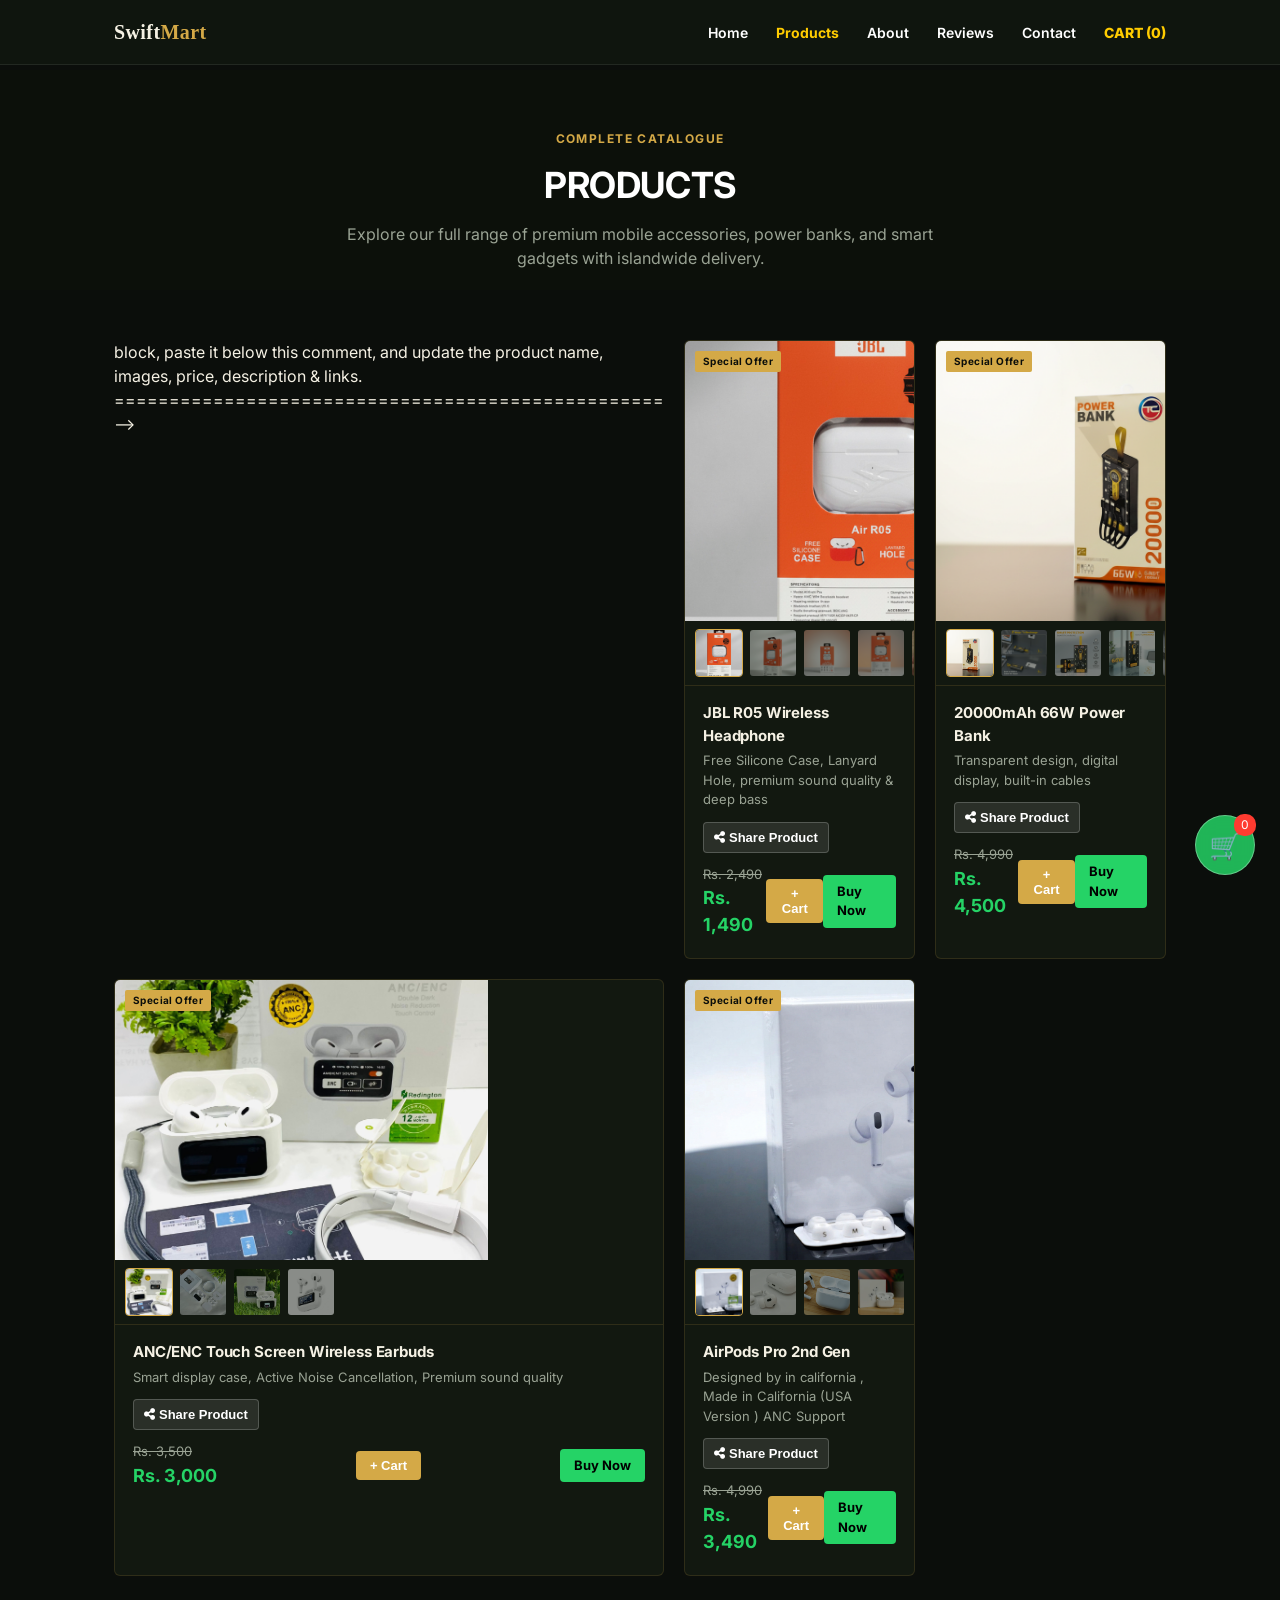
==== commit 996a82bd: "Update products.html" ====
--- a/products.html
+++ b/products.html
@@ -161,7 +161,7 @@
 <header style="padding: 60px 0 20px 0; background: #0c100a; text-align: center;">
   <div class="wrap">
     <div class="kicker">COMPLETE CATALOGUE</div>
-    <h1 style="color: #fff; font-size: 36px; font-family: var(--font-head);">All Available Products</h1>
+    <h1 style="color: #fff; font-size: 36px; font-family: var(--font-head);">Products</h1>
     <p style="color: var(--slate); max-width: 600px; margin: 10px auto 0 auto;">Explore our full range of premium mobile accessories, power banks, and smart gadgets with islandwide delivery.</p>
   </div>
 </header>
@@ -169,6 +169,13 @@
 <section class="section" style="padding-top: 20px;">
   <div class="wrap">
     <div class="products-grid">
+      <!-- ==================================================
+           NEXT PRODUCT: PASTE THE NEXT ITEM BLOCK HERE
+           Copy an existing <!-- Item X: ... --> block,
+           paste it below this comment, and update the
+           product name, images, price, description & links.
+           ================================================== -->
+
 
       <!-- Item 1: JBL R05 -->
       <div class="card">
@@ -291,6 +298,11 @@
           </div>
         </div>
       </div>
+
+
+      <!-- ==================================================
+           NEXT PRODUCT: PASTE NEW ITEM BLOCK ABOVE THIS LINE
+           ================================================== -->
 
     </div>
   </div>
--- a/styles.css
+++ b/styles.css
@@ -119,10 +119,20 @@
   .stat b{display:block; font-family:'Archivo Expanded'; font-size:28px; color:var(--copper);}
   .stat span{color:var(--slate); font-size:13px;}
 
-  /* products */
-  .products-grid{display:grid; grid-template-columns:repeat(3,1fr); gap:20px;}
-  @media(max-width:800px){ .products-grid{grid-template-columns:1fr 1fr;} }
-  @media(max-width:520px){ .products-grid{grid-template-columns:1fr;} }
+  /* products & hot deals container */
+  .products-grid, .hot-deals-container {
+    display: grid;
+    grid-template-columns: repeat(3, 1fr);
+    gap: 20px;
+    margin-top: 30px;
+  }
+  @media(max-width:800px){ 
+    .products-grid, .hot-deals-container { grid-template-columns: 1fr 1fr; } 
+  }
+  @media(max-width:520px){ 
+    .products-grid, .hot-deals-container { grid-template-columns: 1fr; } 
+  }
+
   .card{
     background:var(--bg-alt); border:1px solid var(--line); border-radius:6px; overflow:hidden;
     transition:border-color 0.2s, transform 0.2s;
@@ -133,6 +143,7 @@
     display:flex; align-items:center; justify-content:center; font-size:40px; color:var(--copper);
     position:relative;
   }
+  .card-img img.main-img { width: 100%; height: 100%; object-fit: cover; display: block; }
   .card-tag{
     position:absolute; top:10px; left:10px; background:var(--copper); color:var(--bg);
     font-size:10px; font-weight:700; padding:3px 8px; border-radius:2px; letter-spacing:0.04em;
@@ -142,7 +153,7 @@
   .card-body p{color:var(--slate); font-size:13px; margin-bottom:12px;}
   .card-foot{display:flex; align-items:center; justify-content:space-between;}
   .price{font-weight:700; color:var(--cyan); font-size:15px;}
-  .order-link{font-size:12px; font-weight:700; color:var(--copper); border-bottom:1px solid var(--copper-dim);}
+  .order-link, .order-link-btn{font-size:12px; font-weight:700; color:var(--bg); background: #25D366; padding: 7px 14px; border-radius: 4px; text-decoration: none;}
 
   /* testimonials */
   .testi-grid{display:grid; grid-template-columns:repeat(3,1fr); gap:20px;}
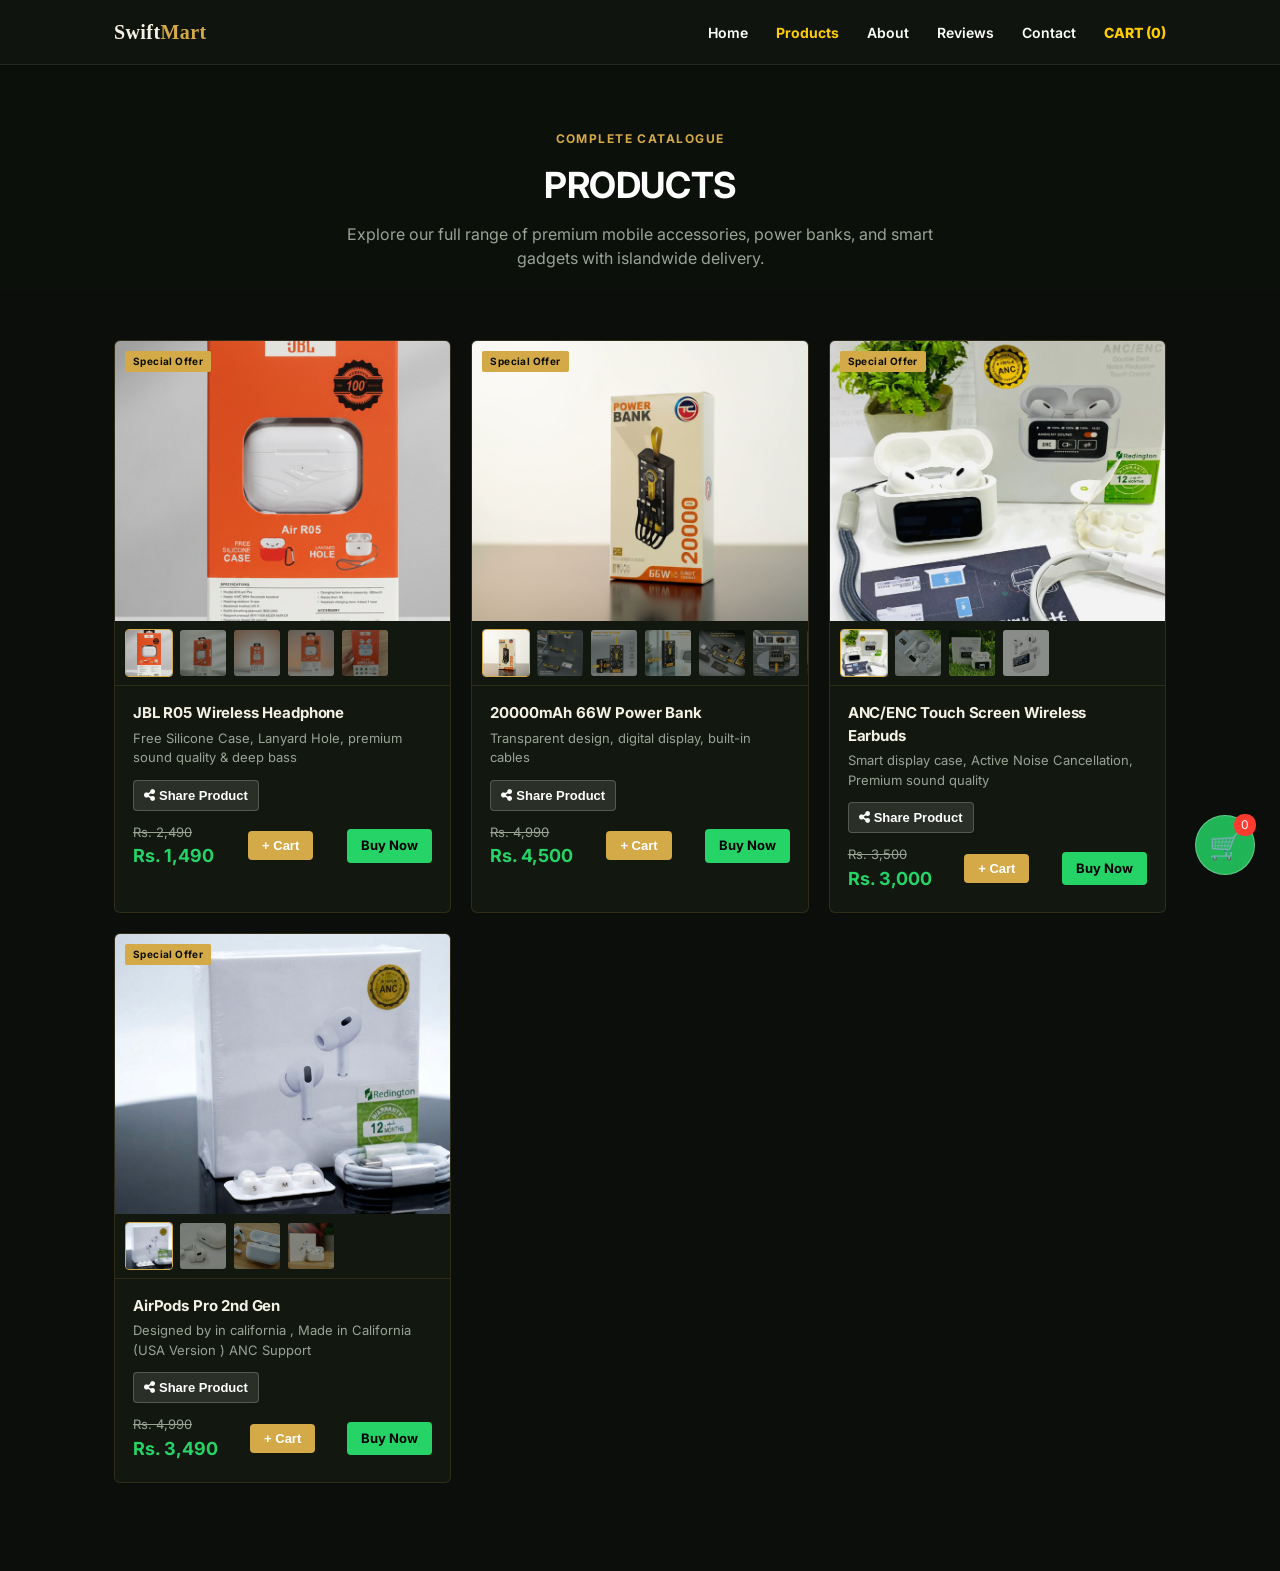
==== commit 6581741f: "Update products.html" ====
--- a/products.html
+++ b/products.html
@@ -169,13 +169,6 @@
 <section class="section" style="padding-top: 20px;">
   <div class="wrap">
     <div class="products-grid">
-      <!-- ==================================================
-           NEXT PRODUCT: PASTE THE NEXT ITEM BLOCK HERE
-           Copy an existing <!-- Item X: ... --> block,
-           paste it below this comment, and update the
-           product name, images, price, description & links.
-           ================================================== -->
-
 
       <!-- Item 1: JBL R05 -->
       <div class="card">
@@ -298,11 +291,6 @@
           </div>
         </div>
       </div>
-
-
-      <!-- ==================================================
-           NEXT PRODUCT: PASTE NEW ITEM BLOCK ABOVE THIS LINE
-           ================================================== -->
 
     </div>
   </div>
